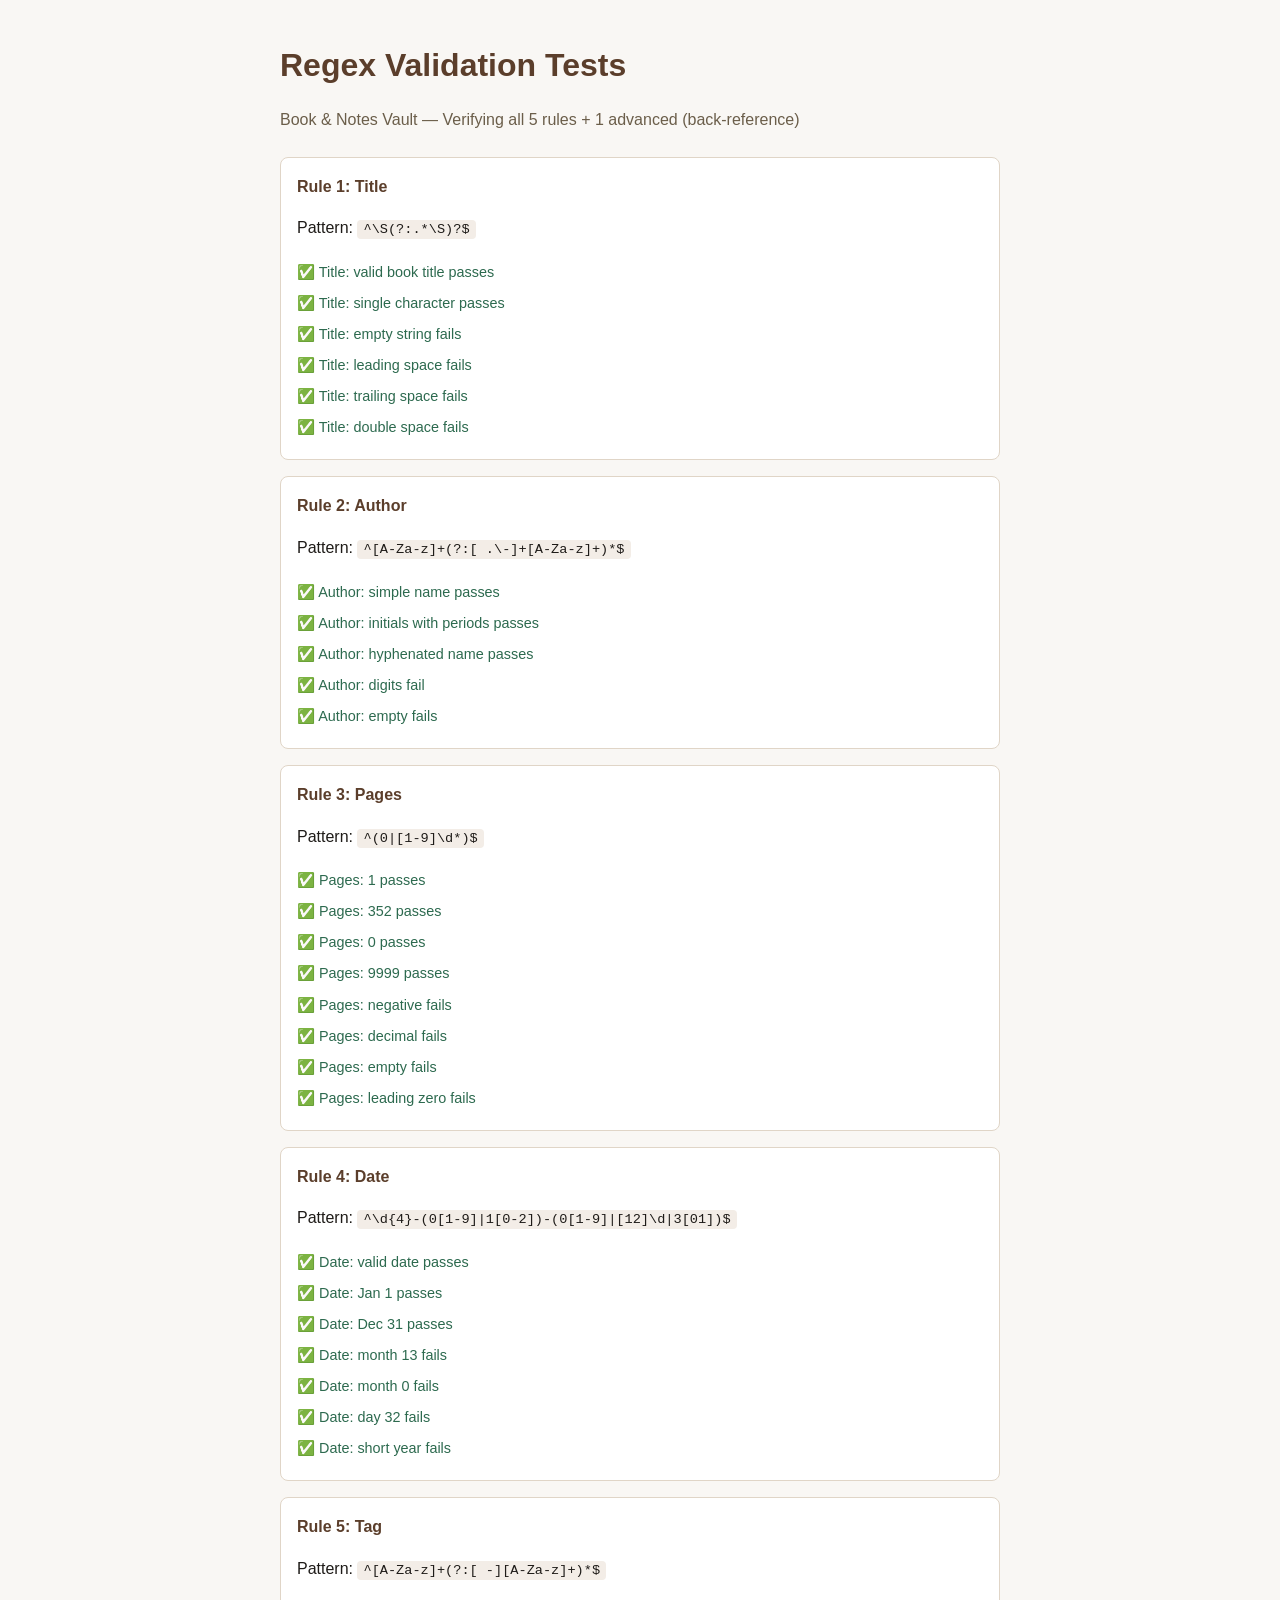
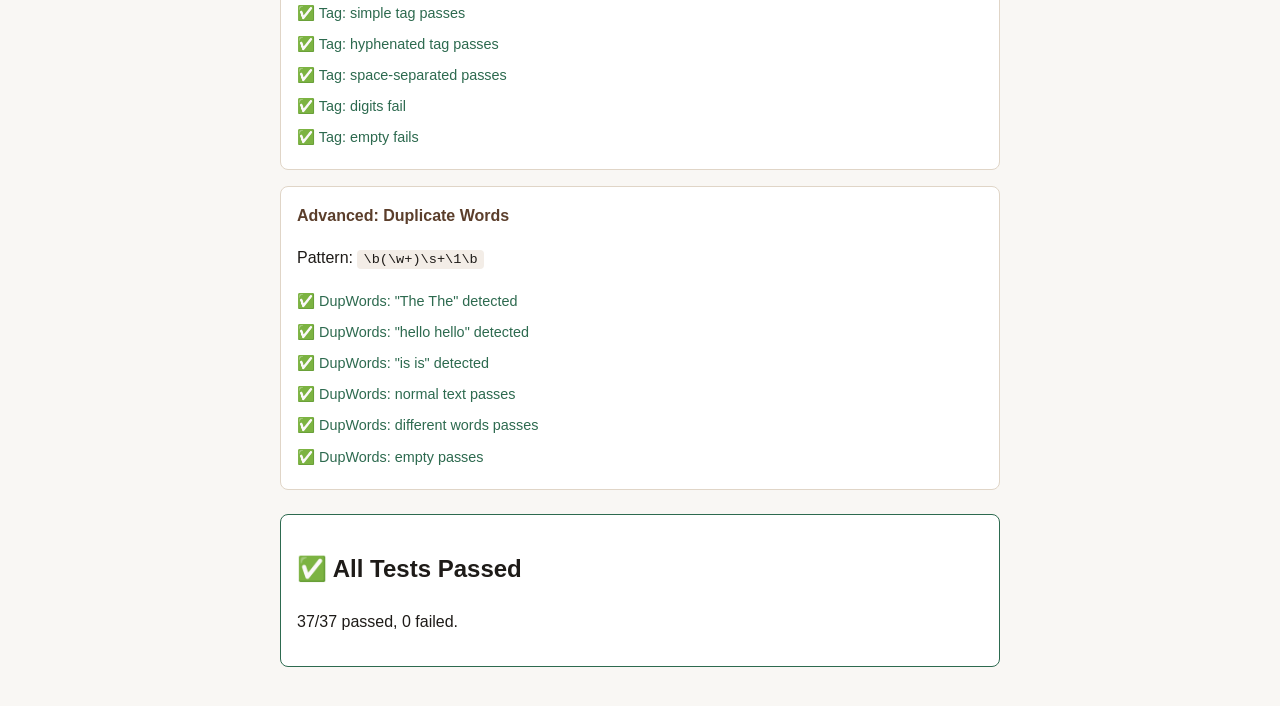
==== tests.html @ 014c083d "Initial commit: Book & Notes Vault Built a responsive library tracker with vanilla HTML, CSS, and JS" ====
<!DOCTYPE html>
<html lang="en">
<head>
  <meta charset="UTF-8">
  <meta name="viewport" content="width=device-width, initial-scale=1.0">
  <title>Regex Validation Tests — Book & Notes Vault</title>
  <style>
    body {
      font-family: -apple-system, BlinkMacSystemFont, 'Segoe UI', Roboto, sans-serif;
      max-width: 720px;
      margin: 40px auto;
      padding: 0 20px;
      background: #f9f7f4;
      color: #1e1b18;
      line-height: 1.6;
    }
    h1 { color: #5b3e2b; margin-bottom: 8px; }
    p.subtitle { color: #6b5e4a; margin-bottom: 24px; }
    .test-block {
      background: #fff;
      border: 1px solid #e0d5c7;
      border-radius: 8px;
      padding: 16px;
      margin-bottom: 16px;
    }
    .test-block h2 { margin-top: 0; font-size: 1rem; color: #5b3e2b; }
    .pattern { font-family: monospace; background: #f3ede7; padding: 2px 6px; border-radius: 4px; font-size: 0.85rem; }
    .case { padding: 4px 0; font-size: 0.9rem; }
    .pass { color: #2d6a4f; }
    .fail { color: #c0392b; }
    .pass::before { content: '✅ '; }
    .fail::before { content: '❌ '; }
    .summary { background: #fff; border: 1px solid #e0d5c7; border-radius: 8px; padding: 16px; margin-top: 24px; }
    .summary.passed { border-color: #2d6a4f; }
    .summary.failed { border-color: #c0392b; }
    hr { border: none; border-top: 1px solid #e0d5c7; margin: 24px 0; }
  </style>
</head>
<body>
  <h1>Regex Validation Tests</h1>
  <p class="subtitle">Book & Notes Vault — Verifying all 5 rules + 1 advanced (back-reference)</p>

  <div id="results"></div>

  <script>
    // ─── Custom assertion framework ──────────────────────────
    let total = 0;
    let passed = 0;
    let failed = 0;
    const log = [];

    function assert(condition, message) {
      total++;
      if (condition) {
        passed++;
        log.push({ pass: true, message });
      } else {
        failed++;
        log.push({ pass: false, message });
      }
    }

    // ─── Regex patterns (must match validators.js) ──────────
    const RULES = {
      title: /^\S(?:.*\S)?$/,
      titleNoSpaces: /\s{2,}/,
      author: /^[A-Za-z]+(?:[ .\-]+[A-Za-z]+)*$/,
      pages: /^(0|[1-9]\d*)$/,
      date: /^\d{4}-(0[1-9]|1[0-2])-(0[1-9]|[12]\d|3[01])$/,
      tag: /^[A-Za-z]+(?:[ -][A-Za-z]+)*$/,
      duplicateWords: /\b(\w+)\s+\1\b/i,
    };

    // ─── Run tests ──────────────────────────────────────────

    // Rule 1: Title
    console.log('--- Title ---');
    assert(RULES.title.test('The Pragmatic Programmer'), 'Title: valid book title passes');
    assert(RULES.title.test('A'), 'Title: single character passes');
    assert(!RULES.title.test(''), 'Title: empty string fails');
    assert(!RULES.title.test('  leading'), 'Title: leading space fails');
    assert(!RULES.title.test('trailing  '), 'Title: trailing space fails');
    assert(RULES.titleNoSpaces.test('double  space'), 'Title: double space fails');

    // Rule 2: Author
    console.log('--- Author ---');
    assert(RULES.author.test('David Thomas'), 'Author: simple name passes');
    assert(RULES.author.test('J.R.R. Tolkien'), 'Author: initials with periods passes');
    assert(RULES.author.test('Jean-Luc Picard'), 'Author: hyphenated name passes');
    assert(!RULES.author.test('David123'), 'Author: digits fail');
    assert(!RULES.author.test(''), 'Author: empty fails');

    // Rule 3: Pages
    console.log('--- Pages ---');
    assert(RULES.pages.test('1'), 'Pages: 1 passes');
    assert(RULES.pages.test('352'), 'Pages: 352 passes');
    assert(RULES.pages.test('0'), 'Pages: 0 passes');
    assert(RULES.pages.test('9999'), 'Pages: 9999 passes');
    assert(!RULES.pages.test('-5'), 'Pages: negative fails');
    assert(!RULES.pages.test('3.5'), 'Pages: decimal fails');
    assert(!RULES.pages.test(''), 'Pages: empty fails');
    assert(!RULES.pages.test('01'), 'Pages: leading zero fails');

    // Rule 4: Date
    console.log('--- Date ---');
    assert(RULES.date.test('2025-06-15'), 'Date: valid date passes');
    assert(RULES.date.test('2025-01-01'), 'Date: Jan 1 passes');
    assert(RULES.date.test('2025-12-31'), 'Date: Dec 31 passes');
    assert(!RULES.date.test('2025-13-01'), 'Date: month 13 fails');
    assert(!RULES.date.test('2025-00-01'), 'Date: month 0 fails');
    assert(!RULES.date.test('2025-06-32'), 'Date: day 32 fails');
    assert(!RULES.date.test('25-06-15'), 'Date: short year fails');

    // Rule 5: Tag
    console.log('--- Tag ---');
    assert(RULES.tag.test('Fiction'), 'Tag: simple tag passes');
    assert(RULES.tag.test('Non-Fiction'), 'Tag: hyphenated tag passes');
    assert(RULES.tag.test('Data Science'), 'Tag: space-separated passes');
    assert(!RULES.tag.test('123'), 'Tag: digits fail');
    assert(!RULES.tag.test(''), 'Tag: empty fails');

    // Advanced: Duplicate words (back-reference)
    console.log('--- Duplicate Words ---');
    assert(RULES.duplicateWords.test('The The Book'), 'DupWords: "The The" detected');
    assert(RULES.duplicateWords.test('hello hello world'), 'DupWords: "hello hello" detected');
    assert(RULES.duplicateWords.test('This is is wrong'), 'DupWords: "is is" detected');
    assert(!RULES.duplicateWords.test('The Book'), 'DupWords: normal text passes');
    assert(!RULES.duplicateWords.test('Hello World'), 'DupWords: different words passes');
    assert(!RULES.duplicateWords.test(''), 'DupWords: empty passes');

    // ─── Render results ─────────────────────────────────────
    const resultsEl = document.getElementById('results');

    let html = '';

    // Group by rule
    const groups = [
      { name: 'Rule 1: Title', pattern: RULES.title.source, tests: log.slice(0, 6) },
      { name: 'Rule 2: Author', pattern: RULES.author.source, tests: log.slice(6, 11) },
      { name: 'Rule 3: Pages', pattern: RULES.pages.source, tests: log.slice(11, 19) },
      { name: 'Rule 4: Date', pattern: RULES.date.source, tests: log.slice(19, 26) },
      { name: 'Rule 5: Tag', pattern: RULES.tag.source, tests: log.slice(26, 31) },
      { name: 'Advanced: Duplicate Words', pattern: RULES.duplicateWords.source, tests: log.slice(31) },
    ];

    groups.forEach((group) => {
      html += `<div class="test-block">`;
      html += `<h2>${group.name}</h2>`;
      html += `<p>Pattern: <code class="pattern">${escapeHTML(group.pattern)}</code></p>`;
      group.tests.forEach((t) => {
        html += `<div class="case ${t.pass ? 'pass' : 'fail'}">${t.message}</div>`;
      });
      html += `</div>`;
    });

    // Summary
    html += `<div class="summary ${failed === 0 ? 'passed' : 'failed'}">`;
    html += `<h2>${failed === 0 ? '✅ All Tests Passed' : '❌ Some Tests Failed'}</h2>`;
    html += `<p>${passed}/${total} passed, ${failed} failed.</p>`;
    html += `</div>`;

    resultsEl.innerHTML = html;

    function escapeHTML(str) {
      const div = document.createElement('div');
      div.textContent = str;
      return div.innerHTML;
    }
  </script>
</body>
</html>
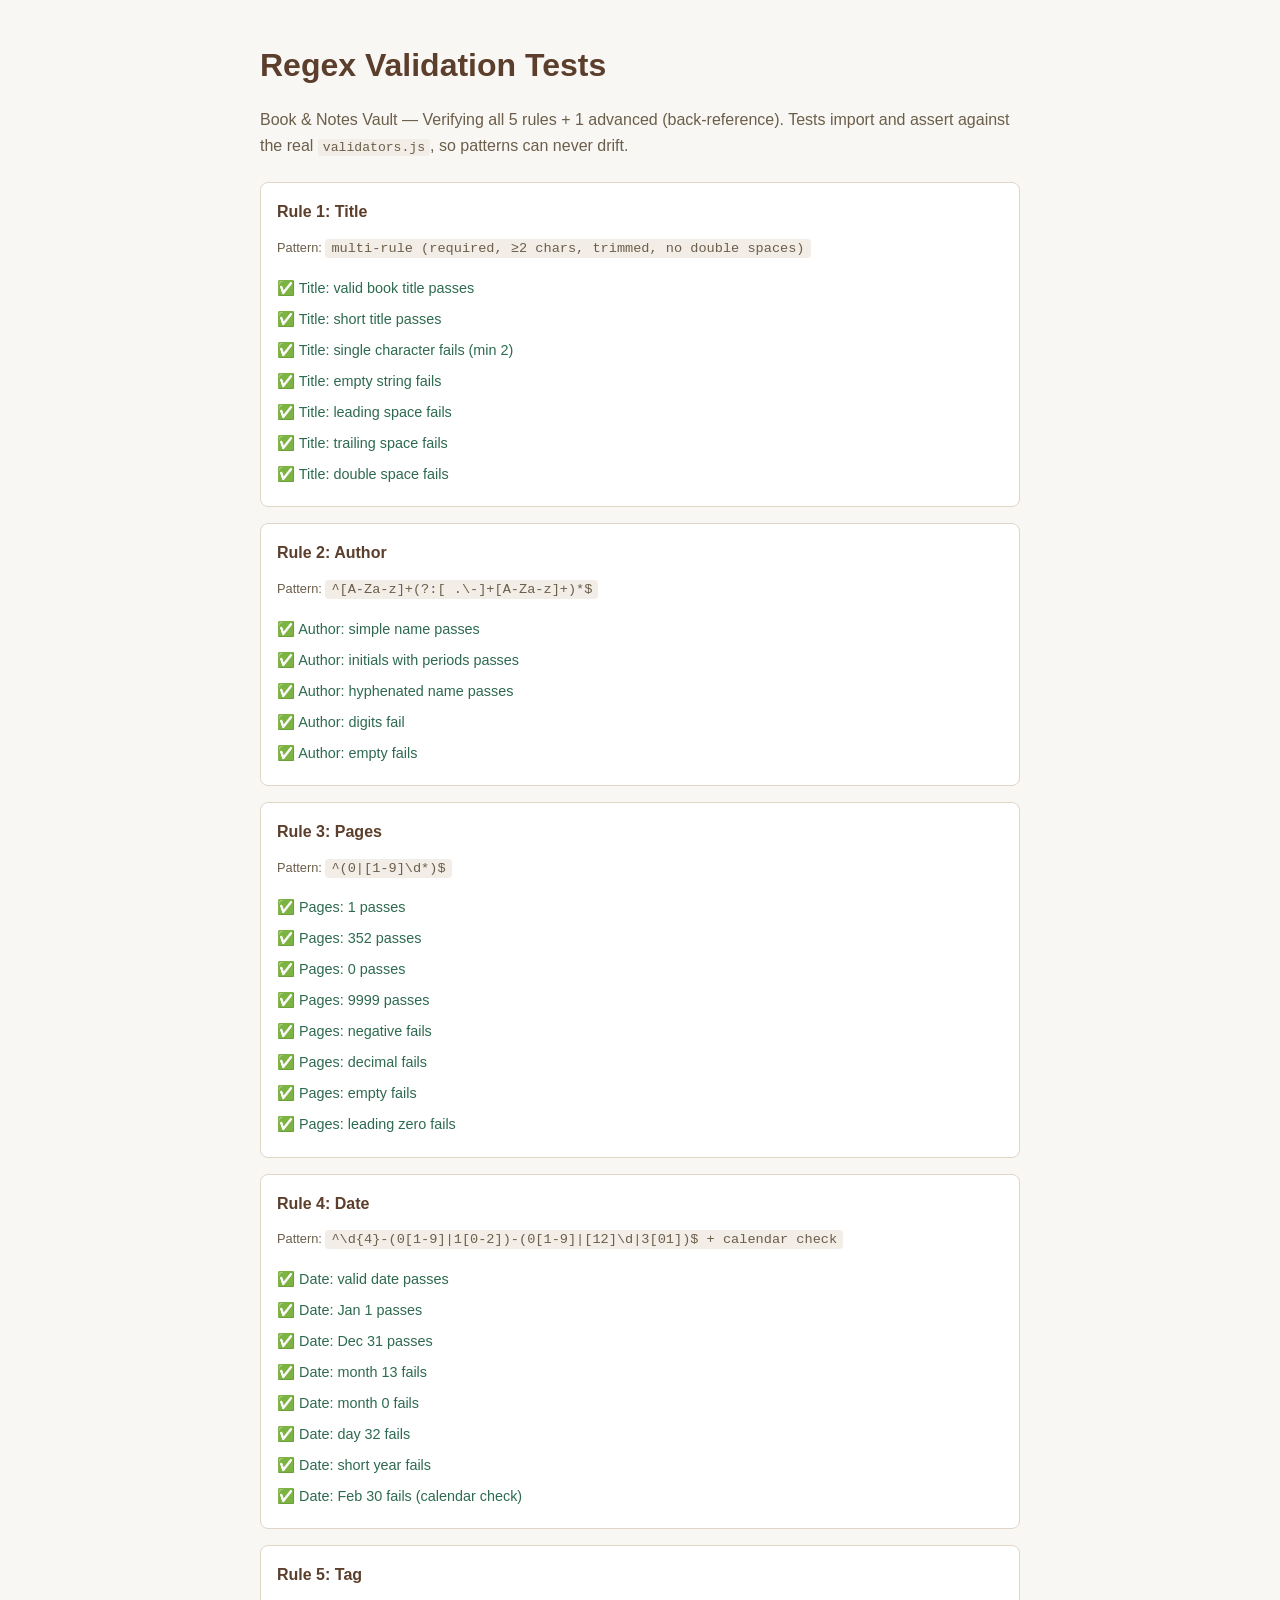
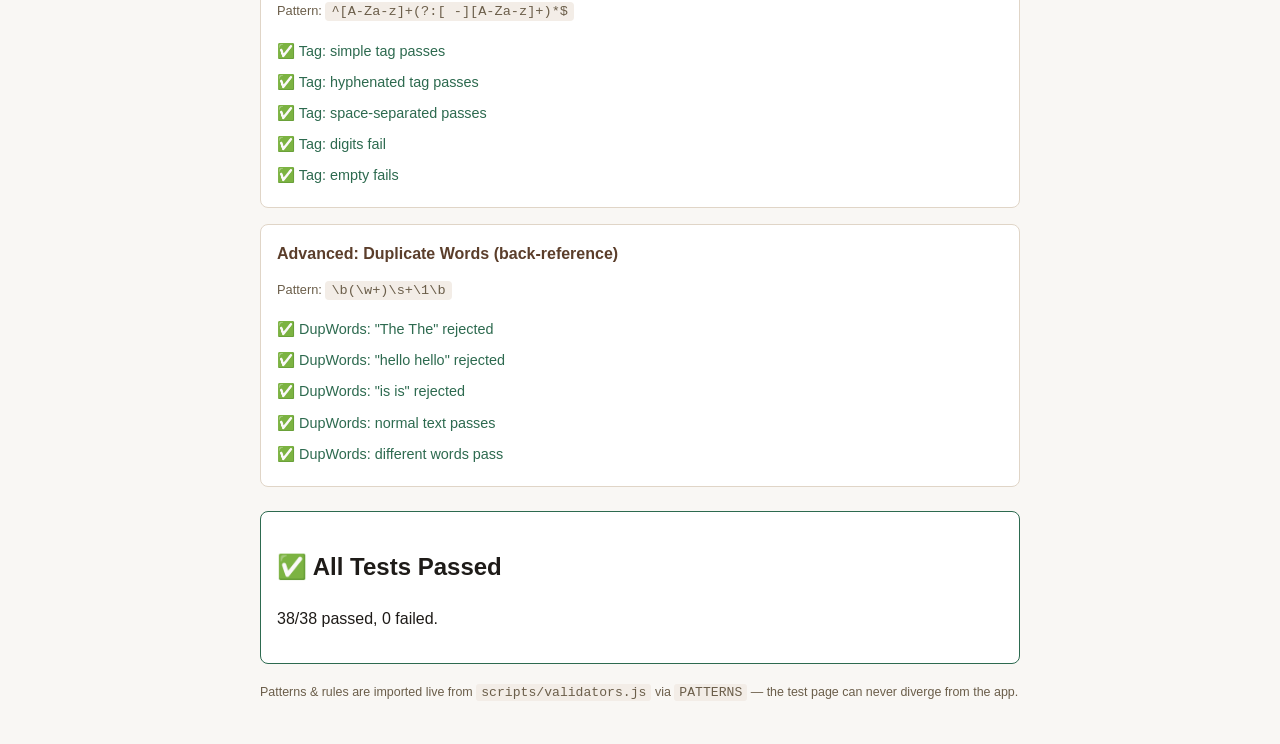
==== commit d4eb30da: "Refactor: reduce code bloat across JS and HTML - Remove wireAbout (empty no-op) and redundant sectio" ====
--- a/tests.html
+++ b/tests.html
@@ -7,7 +7,7 @@
   <style>
     body {
       font-family: -apple-system, BlinkMacSystemFont, 'Segoe UI', Roboto, sans-serif;
-      max-width: 720px;
+      max-width: 760px;
       margin: 40px auto;
       padding: 0 20px;
       background: #f9f7f4;
@@ -24,7 +24,8 @@
       margin-bottom: 16px;
     }
     .test-block h2 { margin-top: 0; font-size: 1rem; color: #5b3e2b; }
-    .pattern { font-family: monospace; background: #f3ede7; padding: 2px 6px; border-radius: 4px; font-size: 0.85rem; }
+    .pattern { font-family: monospace; background: #f3ede7; padding: 2px 6px; border-radius: 4px; font-size: 0.85rem; word-break: break-all; }
+    .pattern-note { color: #6b5e4a; font-size: 0.8rem; }
     .case { padding: 4px 0; font-size: 0.9rem; }
     .pass { color: #2d6a4f; }
     .fail { color: #c0392b; }
@@ -33,133 +34,127 @@
     .summary { background: #fff; border: 1px solid #e0d5c7; border-radius: 8px; padding: 16px; margin-top: 24px; }
     .summary.passed { border-color: #2d6a4f; }
     .summary.failed { border-color: #c0392b; }
+    .source-note { font-size: 0.78rem; color: #6b5e4a; margin-top: 18px; }
+    code { font-family: monospace; background: #f3ede7; padding: 1px 5px; border-radius: 3px; font-size: 0.82rem; }
     hr { border: none; border-top: 1px solid #e0d5c7; margin: 24px 0; }
   </style>
 </head>
 <body>
   <h1>Regex Validation Tests</h1>
-  <p class="subtitle">Book & Notes Vault — Verifying all 5 rules + 1 advanced (back-reference)</p>
+  <p class="subtitle">Book &amp; Notes Vault — Verifying all 5 rules + 1 advanced (back-reference). Tests import and assert against the real <code>validators.js</code>, so patterns can never drift.</p>
 
-  <div id="results"></div>
+  <div id="results"><p>Loading…</p></div>
 
-  <script>
-    // ─── Custom assertion framework ──────────────────────────
-    let total = 0;
-    let passed = 0;
-    let failed = 0;
-    const log = [];
+  <script type="module">
+    // ─── Import the REAL validators & patterns (single source of truth) ──────
+    import validators, { PATTERNS } from './scripts/validators.js';
 
-    function assert(condition, message) {
-      total++;
-      if (condition) {
-        passed++;
-        log.push({ pass: true, message });
-      } else {
-        failed++;
-        log.push({ pass: false, message });
-      }
+    // ─── Mini test runner ───────────────────────────────────────────────────
+    const groups = [];
+    let current = null;
+
+    function group(name, patternSrc) {
+      current = { name, pattern: patternSrc, tests: [] };
+      groups.push(current);
     }
 
-    // ─── Regex patterns (must match validators.js) ──────────
-    const RULES = {
-      title: /^\S(?:.*\S)?$/,
-      titleNoSpaces: /\s{2,}/,
-      author: /^[A-Za-z]+(?:[ .\-]+[A-Za-z]+)*$/,
-      pages: /^(0|[1-9]\d*)$/,
-      date: /^\d{4}-(0[1-9]|1[0-2])-(0[1-9]|[12]\d|3[01])$/,
-      tag: /^[A-Za-z]+(?:[ -][A-Za-z]+)*$/,
-      duplicateWords: /\b(\w+)\s+\1\b/i,
-    };
+    function check(condition, message) {
+      current.tests.push({ pass: !!condition, message });
+    }
 
-    // ─── Run tests ──────────────────────────────────────────
+    function assertValid(fn, value, label) {
+      const r = fn(value);
+      check(r.valid === true, r.valid ? label : `${label} — validator returned: "${r.message}"`);
+    }
 
-    // Rule 1: Title
-    console.log('--- Title ---');
-    assert(RULES.title.test('The Pragmatic Programmer'), 'Title: valid book title passes');
-    assert(RULES.title.test('A'), 'Title: single character passes');
-    assert(!RULES.title.test(''), 'Title: empty string fails');
-    assert(!RULES.title.test('  leading'), 'Title: leading space fails');
-    assert(!RULES.title.test('trailing  '), 'Title: trailing space fails');
-    assert(RULES.titleNoSpaces.test('double  space'), 'Title: double space fails');
+    function assertInvalid(fn, value, label) {
+      const r = fn(value);
+      check(r.valid === false, r.valid ? `${label} — unexpectedly VALID` : label);
+    }
 
-    // Rule 2: Author
-    console.log('--- Author ---');
-    assert(RULES.author.test('David Thomas'), 'Author: simple name passes');
-    assert(RULES.author.test('J.R.R. Tolkien'), 'Author: initials with periods passes');
-    assert(RULES.author.test('Jean-Luc Picard'), 'Author: hyphenated name passes');
-    assert(!RULES.author.test('David123'), 'Author: digits fail');
-    assert(!RULES.author.test(''), 'Author: empty fails');
+    // ─── Rule 1: Title (multi-rule) ─────────────────────────────────────────
+    group('Rule 1: Title', 'multi-rule (required, ≥2 chars, trimmed, no double spaces)');
+    assertValid(validators.title, 'The Pragmatic Programmer', 'Title: valid book title passes');
+    assertValid(validators.title, 'Dune', 'Title: short title passes');
+    assertInvalid(validators.title, 'A', 'Title: single character fails (min 2)');
+    assertInvalid(validators.title, '', 'Title: empty string fails');
+    assertInvalid(validators.title, '  leading', 'Title: leading space fails');
+    assertInvalid(validators.title, 'trailing  ', 'Title: trailing space fails');
+    assertInvalid(validators.title, 'double  space', 'Title: double space fails');
 
-    // Rule 3: Pages
-    console.log('--- Pages ---');
-    assert(RULES.pages.test('1'), 'Pages: 1 passes');
-    assert(RULES.pages.test('352'), 'Pages: 352 passes');
-    assert(RULES.pages.test('0'), 'Pages: 0 passes');
-    assert(RULES.pages.test('9999'), 'Pages: 9999 passes');
-    assert(!RULES.pages.test('-5'), 'Pages: negative fails');
-    assert(!RULES.pages.test('3.5'), 'Pages: decimal fails');
-    assert(!RULES.pages.test(''), 'Pages: empty fails');
-    assert(!RULES.pages.test('01'), 'Pages: leading zero fails');
+    // ─── Rule 2: Author ─────────────────────────────────────────────────────
+    group('Rule 2: Author', PATTERNS.author.source);
+    assertValid(validators.author, 'David Thomas', 'Author: simple name passes');
+    assertValid(validators.author, 'J.R.R. Tolkien', 'Author: initials with periods passes');
+    assertValid(validators.author, 'Jean-Luc Picard', 'Author: hyphenated name passes');
+    assertInvalid(validators.author, 'David123', 'Author: digits fail');
+    assertInvalid(validators.author, '', 'Author: empty fails');
 
-    // Rule 4: Date
-    console.log('--- Date ---');
-    assert(RULES.date.test('2025-06-15'), 'Date: valid date passes');
-    assert(RULES.date.test('2025-01-01'), 'Date: Jan 1 passes');
-    assert(RULES.date.test('2025-12-31'), 'Date: Dec 31 passes');
-    assert(!RULES.date.test('2025-13-01'), 'Date: month 13 fails');
-    assert(!RULES.date.test('2025-00-01'), 'Date: month 0 fails');
-    assert(!RULES.date.test('2025-06-32'), 'Date: day 32 fails');
-    assert(!RULES.date.test('25-06-15'), 'Date: short year fails');
+    // ─── Rule 3: Pages ──────────────────────────────────────────────────────
+    group('Rule 3: Pages', PATTERNS.pages.source);
+    assertValid(validators.pages, '1', 'Pages: 1 passes');
+    assertValid(validators.pages, '352', 'Pages: 352 passes');
+    assertValid(validators.pages, '0', 'Pages: 0 passes');
+    assertValid(validators.pages, '9999', 'Pages: 9999 passes');
+    assertInvalid(validators.pages, '-5', 'Pages: negative fails');
+    assertInvalid(validators.pages, '3.5', 'Pages: decimal fails');
+    assertInvalid(validators.pages, '', 'Pages: empty fails');
+    assertInvalid(validators.pages, '01', 'Pages: leading zero fails');
 
-    // Rule 5: Tag
-    console.log('--- Tag ---');
-    assert(RULES.tag.test('Fiction'), 'Tag: simple tag passes');
-    assert(RULES.tag.test('Non-Fiction'), 'Tag: hyphenated tag passes');
-    assert(RULES.tag.test('Data Science'), 'Tag: space-separated passes');
-    assert(!RULES.tag.test('123'), 'Tag: digits fail');
-    assert(!RULES.tag.test(''), 'Tag: empty fails');
+    // ─── Rule 4: Date ───────────────────────────────────────────────────────
+    group('Rule 4: Date', PATTERNS.date.source + ' + calendar check');
+    assertValid(validators.date, '2025-06-15', 'Date: valid date passes');
+    assertValid(validators.date, '2025-01-01', 'Date: Jan 1 passes');
+    assertValid(validators.date, '2025-12-31', 'Date: Dec 31 passes');
+    assertInvalid(validators.date, '2025-13-01', 'Date: month 13 fails');
+    assertInvalid(validators.date, '2025-00-01', 'Date: month 0 fails');
+    assertInvalid(validators.date, '2025-06-32', 'Date: day 32 fails');
+    assertInvalid(validators.date, '25-06-15', 'Date: short year fails');
+    assertInvalid(validators.date, '2025-02-30', 'Date: Feb 30 fails (calendar check)');
 
-    // Advanced: Duplicate words (back-reference)
-    console.log('--- Duplicate Words ---');
-    assert(RULES.duplicateWords.test('The The Book'), 'DupWords: "The The" detected');
-    assert(RULES.duplicateWords.test('hello hello world'), 'DupWords: "hello hello" detected');
-    assert(RULES.duplicateWords.test('This is is wrong'), 'DupWords: "is is" detected');
-    assert(!RULES.duplicateWords.test('The Book'), 'DupWords: normal text passes');
-    assert(!RULES.duplicateWords.test('Hello World'), 'DupWords: different words passes');
-    assert(!RULES.duplicateWords.test(''), 'DupWords: empty passes');
+    // ─── Rule 5: Tag ────────────────────────────────────────────────────────
+    group('Rule 5: Tag', PATTERNS.tag.source);
+    assertValid(validators.tag, 'Fiction', 'Tag: simple tag passes');
+    assertValid(validators.tag, 'Non-Fiction', 'Tag: hyphenated tag passes');
+    assertValid(validators.tag, 'Data Science', 'Tag: space-separated passes');
+    assertInvalid(validators.tag, '123', 'Tag: digits fail');
+    assertInvalid(validators.tag, '', 'Tag: empty fails');
 
-    // ─── Render results ─────────────────────────────────────
-    const resultsEl = document.getElementById('results');
+    // ─── Advanced: Duplicate words (back-reference) ─────────────────────────
+    group('Advanced: Duplicate Words (back-reference)', PATTERNS.duplicateWords.source);
+    assertInvalid(validators.titleNoDuplicates, 'The The Book', 'DupWords: "The The" rejected');
+    assertInvalid(validators.titleNoDuplicates, 'hello hello world', 'DupWords: "hello hello" rejected');
+    assertInvalid(validators.titleNoDuplicates, 'This is is wrong', 'DupWords: "is is" rejected');
+    assertValid(validators.titleNoDuplicates, 'The Book', 'DupWords: normal text passes');
+    assertValid(validators.titleNoDuplicates, 'Hello World', 'DupWords: different words pass');
+
+    // ─── Render ─────────────────────────────────────────────────────────────
+    const total = groups.reduce((s, g) => s + g.tests.length, 0);
+    const failed = groups.reduce((s, g) => s + g.tests.filter((t) => !t.pass).length, 0);
+    const passed = total - failed;
 
     let html = '';
-
-    // Group by rule
-    const groups = [
-      { name: 'Rule 1: Title', pattern: RULES.title.source, tests: log.slice(0, 6) },
-      { name: 'Rule 2: Author', pattern: RULES.author.source, tests: log.slice(6, 11) },
-      { name: 'Rule 3: Pages', pattern: RULES.pages.source, tests: log.slice(11, 19) },
-      { name: 'Rule 4: Date', pattern: RULES.date.source, tests: log.slice(19, 26) },
-      { name: 'Rule 5: Tag', pattern: RULES.tag.source, tests: log.slice(26, 31) },
-      { name: 'Advanced: Duplicate Words', pattern: RULES.duplicateWords.source, tests: log.slice(31) },
-    ];
-
-    groups.forEach((group) => {
+    groups.forEach((g) => {
       html += `<div class="test-block">`;
-      html += `<h2>${group.name}</h2>`;
-      html += `<p>Pattern: <code class="pattern">${escapeHTML(group.pattern)}</code></p>`;
-      group.tests.forEach((t) => {
-        html += `<div class="case ${t.pass ? 'pass' : 'fail'}">${t.message}</div>`;
+      html += `<h2>${g.name}</h2>`;
+      html += `<p class="pattern-note">Pattern: <code class="pattern">${g.pattern}</code></p>`;
+      g.tests.forEach((t) => {
+        html += `<div class="case ${t.pass ? 'pass' : 'fail'}">${escapeHTML(t.message)}</div>`;
       });
       html += `</div>`;
     });
 
-    // Summary
     html += `<div class="summary ${failed === 0 ? 'passed' : 'failed'}">`;
     html += `<h2>${failed === 0 ? '✅ All Tests Passed' : '❌ Some Tests Failed'}</h2>`;
     html += `<p>${passed}/${total} passed, ${failed} failed.</p>`;
     html += `</div>`;
 
-    resultsEl.innerHTML = html;
+    html += `<p class="source-note">Patterns &amp; rules are imported live from <code>scripts/validators.js</code> via <code>PATTERNS</code> — the test page can never diverge from the app.</p>`;
+
+    document.getElementById('results').innerHTML = html;
+
+    // Console summary for quick verification
+    console.log(`Validation tests: ${passed}/${total} passed, ${failed} failed.`);
 
     function escapeHTML(str) {
       const div = document.createElement('div');
